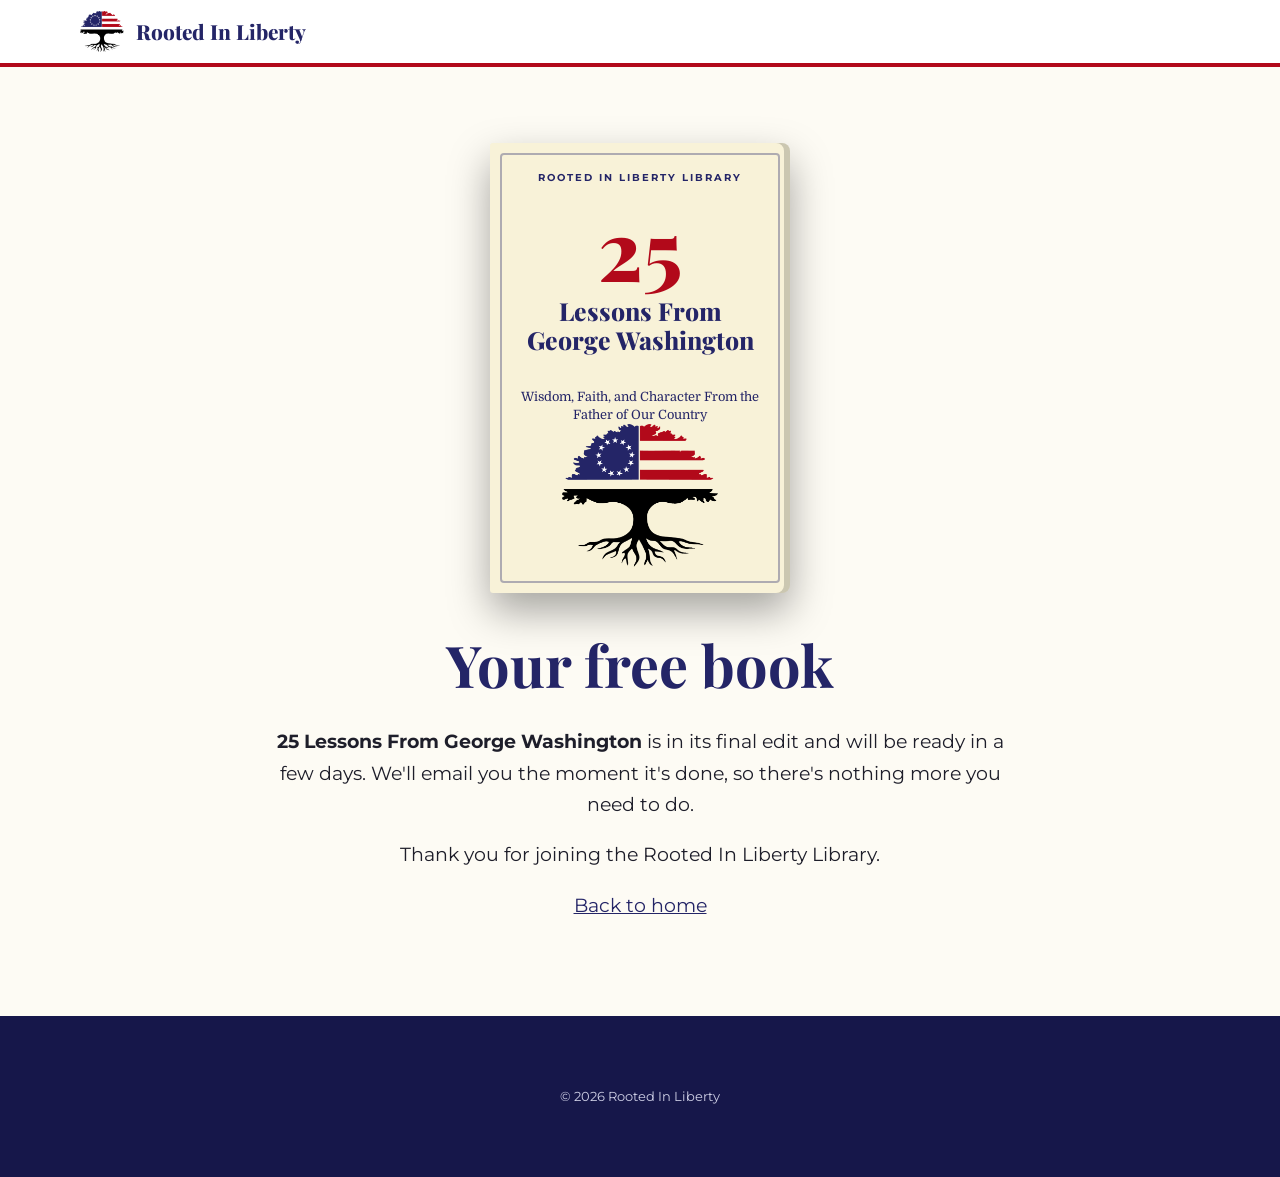
==== free-book.html @ 9df2e93c "Add free book delivery page linked from the welcome email Co-Authored-By: Claude Opus 5.5 <noreply@a" ====
<!DOCTYPE html>
<html lang="en">
<head>
<meta charset="utf-8">
<meta name="viewport" content="width=device-width, initial-scale=1">
<title>Your Free Book | Rooted In Liberty</title>
<meta name="robots" content="noindex">
<link rel="icon" href="assets/favicon.png">
<link href="https://fonts.googleapis.com/css2?family=Domine:wght@500;700&family=Montserrat:wght@400;600;700&family=Playfair+Display:wght@800&display=swap" rel="stylesheet">
<link rel="stylesheet" href="styles.css">
</head>
<body>
<header class="topbar"><div class="wrap topbar-inner"><a href="index.html" class="brand"><img src="assets/flag-tree.png" alt="" width="44"><span>Rooted In Liberty</span></a></div></header>
<main class="wrap page center">
  <div class="cover cover-cream" style="margin:0 auto 2em">
    <div class="cover-top">Rooted In Liberty Library</div>
    <div class="cover-num">25</div>
    <div class="cover-title">Lessons From<br>George Washington</div>
    <div class="cover-rule"></div>
    <div class="cover-sub">Wisdom, Faith, and Character From the Father of Our Country</div>
    <img class="cover-seal" src="assets/flag-tree.png" alt="">
  </div>
  <h1 style="color:var(--navy)">Your free book</h1>
  <!-- When the PDF is ready: upload it to /downloads/ and swap this block for the download button below. -->
  <div id="book-pending">
    <p><strong>25 Lessons From George Washington</strong> is in its final edit and will be ready in a few days. We'll email you the moment it's done, so there's nothing more you need to do.</p>
  </div>
  <!--
  <p><a class="btn btn-big" href="downloads/25-Lessons-From-George-Washington.pdf" download>Download Your Free Book (PDF)</a></p>
  <p class="fineprint">Read it on your phone, tablet, or computer, or print it at home.</p>
  -->
  <p>Thank you for joining the Rooted In Liberty Library.</p>
  <p><a href="index.html">Back to home</a></p>
</main>
<footer class="footer"><div class="wrap"><p class="small">&copy; 2026 Rooted In Liberty</p></div></footer>
</body>
</html>
---- styles.css ----
:root {
  --navy: #242567;
  --navy-deep: #16174a;
  --red: #b2091a;
  --cream: #f8f2d8;
  --paper: #fdfbf4;
  --ink: #1e1e2a;
  --muted: #55566b;
  --head: "Playfair Display", Georgia, serif;
  --sub: "Domine", Georgia, serif;
  --body: "Montserrat", Arial, sans-serif;
}
* { box-sizing: border-box; }
html { scroll-behavior: smooth; }
body { margin: 0; font-family: var(--body); font-size: 19px; line-height: 1.65; color: var(--ink); background: var(--paper); }
img { max-width: 100%; height: auto; }
a { color: var(--navy); }
.wrap { width: min(1120px, 92%); margin: 0 auto; }
h1, h2 { font-family: var(--head); line-height: 1.15; margin: 0 0 .5em; }
h1 { font-size: clamp(2.4rem, 5vw, 3.6rem); }
h2 { font-size: clamp(1.8rem, 3.4vw, 2.5rem); color: var(--navy); }
h3 { font-family: var(--sub); font-size: 1.1rem; margin: .8em 0 .3em; color: var(--navy); }
.center { text-align: center; }
.eyebrow { font-weight: 700; text-transform: uppercase; letter-spacing: .12em; font-size: .8rem; color: var(--red); margin: 0 0 .8em; }

/* Buttons */
.btn { display: inline-block; background: var(--red); color: #fff; text-decoration: none; font-weight: 700; padding: .8em 1.5em; border-radius: 6px; border: 0; cursor: pointer; font-family: var(--body); font-size: 1rem; transition: background .15s; }
.btn:hover, .btn:focus { background: #8e0715; }
.btn-big { font-size: 1.15rem; padding: 1em 1.8em; }
.btn-small { padding: .5em 1em; font-size: .9rem; }

/* Top bar */
.topbar { background: #fff; border-bottom: 4px solid var(--red); position: sticky; top: 0; z-index: 10; }
.topbar-inner { display: flex; align-items: center; justify-content: space-between; padding: .6em 0; }
.brand { display: flex; align-items: center; gap: .6em; text-decoration: none; font-family: var(--head); font-weight: 800; font-size: 1.3rem; color: var(--navy); }
.brand img { width: 44px; }
nav { display: flex; gap: 1.4em; align-items: center; }
nav a { text-decoration: none; font-weight: 600; font-size: .95rem; }
nav a.btn { color: #fff; }

/* Hero */
.hero { background: linear-gradient(160deg, var(--navy) 0%, var(--navy-deep) 100%); color: #fff; padding: 4.5em 0 5em; }
.hero-grid { display: grid; grid-template-columns: 1.2fr .8fr; gap: 3em; align-items: center; }
.hero .eyebrow { color: #f3c6ca; }
.lede { font-size: 1.2rem; color: #e6e7f5; max-width: 34em; }
.checks { list-style: none; padding: 0; margin: 1.2em 0 1.8em; }
.checks li { padding-left: 1.8em; position: relative; margin: .4em 0; }
.checks li::before { content: "\2605"; position: absolute; left: 0; color: #f3c6ca; }
.hero-book { display: flex; justify-content: center; }

/* Book cover system (mirrors the KDP cover template) */
.cover { aspect-ratio: 6 / 9; width: 300px; border-radius: 3px 8px 8px 3px; padding: 26px 24px; display: flex; flex-direction: column; align-items: center; text-align: center; position: relative; box-shadow: -6px 0 0 rgba(0,0,0,.18) inset, 0 18px 40px rgba(0,0,0,.35); overflow: hidden; }
.cover::after { content: ""; position: absolute; inset: 10px; border: 2px solid currentColor; opacity: .35; border-radius: 4px; pointer-events: none; }
.cover-top { font-family: var(--body); font-weight: 700; font-size: .62rem; letter-spacing: .2em; text-transform: uppercase; }
.cover-num { font-family: var(--head); font-weight: 800; font-size: 5.2rem; line-height: 1; margin-top: .25em; }
.cover-title { font-family: var(--head); font-weight: 800; font-size: 1.55rem; line-height: 1.15; margin-top: .3em; }
.cover-rule { width: 60px; height: 3px; background: currentColor; margin: .9em auto; opacity: .8; }
.cover-sub { font-family: var(--sub); font-size: .8rem; line-height: 1.4; }
.cover-seal { width: 62%; margin-top: auto; }
.cover-navy { background: var(--navy); color: #fff; }
.cover-navy .cover-num { color: #f3c6ca; }
.cover-red { background: var(--red); color: #fff; }
.cover-cream { background: var(--cream); color: var(--navy); }
.cover-cream .cover-num { color: var(--red); }
.cover.small { width: 100%; padding: 18px 14px; }
.cover.small .cover-num { font-size: 3.2rem; }
.cover.small .cover-title { font-size: 1.05rem; }
.cover.small .cover-top { font-size: .5rem; }
.cover.small .cover-sub { font-size: .68rem; }
.cover.small .cover-title:first-child, .cover.small .cover-top + .cover-title { margin-top: 2.2em; }

/* Signup */
.signup { padding: 0 0 4em; margin-top: -2.5em; }
.signup-box { background: #fff; border-top: 6px solid var(--red); border-radius: 10px; box-shadow: 0 12px 36px rgba(20,20,60,.12); padding: 2.4em clamp(1.2em, 4vw, 3em); max-width: 720px; text-align: center; }
.signup-form { display: grid; gap: .5em; text-align: left; margin-top: 1.2em; }
.signup-form label { font-weight: 600; font-size: .95rem; }
.signup-form input[type=text], .signup-form input[type=email] { font-size: 1.15rem; padding: .8em; border: 2px solid #c9cadb; border-radius: 6px; font-family: var(--body); margin-bottom: .6em; }
.signup-form input:focus { outline: 3px solid #f3c6ca; border-color: var(--navy); }
.signup-form .btn { margin-top: .4em; }
.fineprint { font-size: .85rem; color: var(--muted); text-align: center; }

/* Slogan band */
.slogan { background: var(--red); color: #fff; text-align: center; padding: 1.4em 0; }
.slogan p { margin: 0; font-family: var(--sub); font-size: clamp(1.05rem, 2.2vw, 1.4rem); letter-spacing: .02em; }

/* Library */
.library { padding: 5em 0; }
.intro { max-width: 40em; margin: 0 auto 2.5em; color: var(--muted); }
.shelf { display: grid; grid-template-columns: repeat(5, 1fr); gap: 1.6em; }
.book p { font-size: .9rem; color: var(--muted); margin: 0 0 .6em; }
.tag { display: inline-block; font-size: .75rem; font-weight: 700; color: var(--navy); background: var(--cream); padding: .3em .7em; border-radius: 99px; }

/* About */
.about { background: var(--cream); padding: 5em 0; }
.about-grid { display: grid; grid-template-columns: 320px 1fr; gap: 3em; align-items: center; }

/* FAQ */
.faq { padding: 5em 0; }
.faq .wrap { max-width: 780px; }
details { background: #fff; border: 1px solid #e3e3ee; border-radius: 8px; padding: 1em 1.3em; margin: .8em 0; }
summary { font-family: var(--sub); font-weight: 700; color: var(--navy); cursor: pointer; font-size: 1.05rem; }
details p { margin: .6em 0 0; }

/* Footer */
.footer { background: var(--navy-deep); color: #cfd0e6; padding: 3em 0; text-align: center; }
.footer a { color: #fff; }
.footer .small { font-size: .8rem; }

/* Simple pages */
.page { padding: 4em 0; max-width: 760px; }

@media (max-width: 960px) {
  .shelf { grid-template-columns: repeat(2, 1fr); }
  .hero-grid, .about-grid { grid-template-columns: 1fr; text-align: center; }
  .checks { display: inline-block; text-align: left; }
  .about-badge { max-width: 240px; margin: 0 auto; }
}
@media (max-width: 560px) {
  nav a:not(.btn) { display: none; }
  .cover { width: 240px; }
}

.form-msg { background: #fdecee; color: #8e0715; border-radius: 6px; padding: .7em 1em; font-weight: 600; margin: .4em 0 0; }
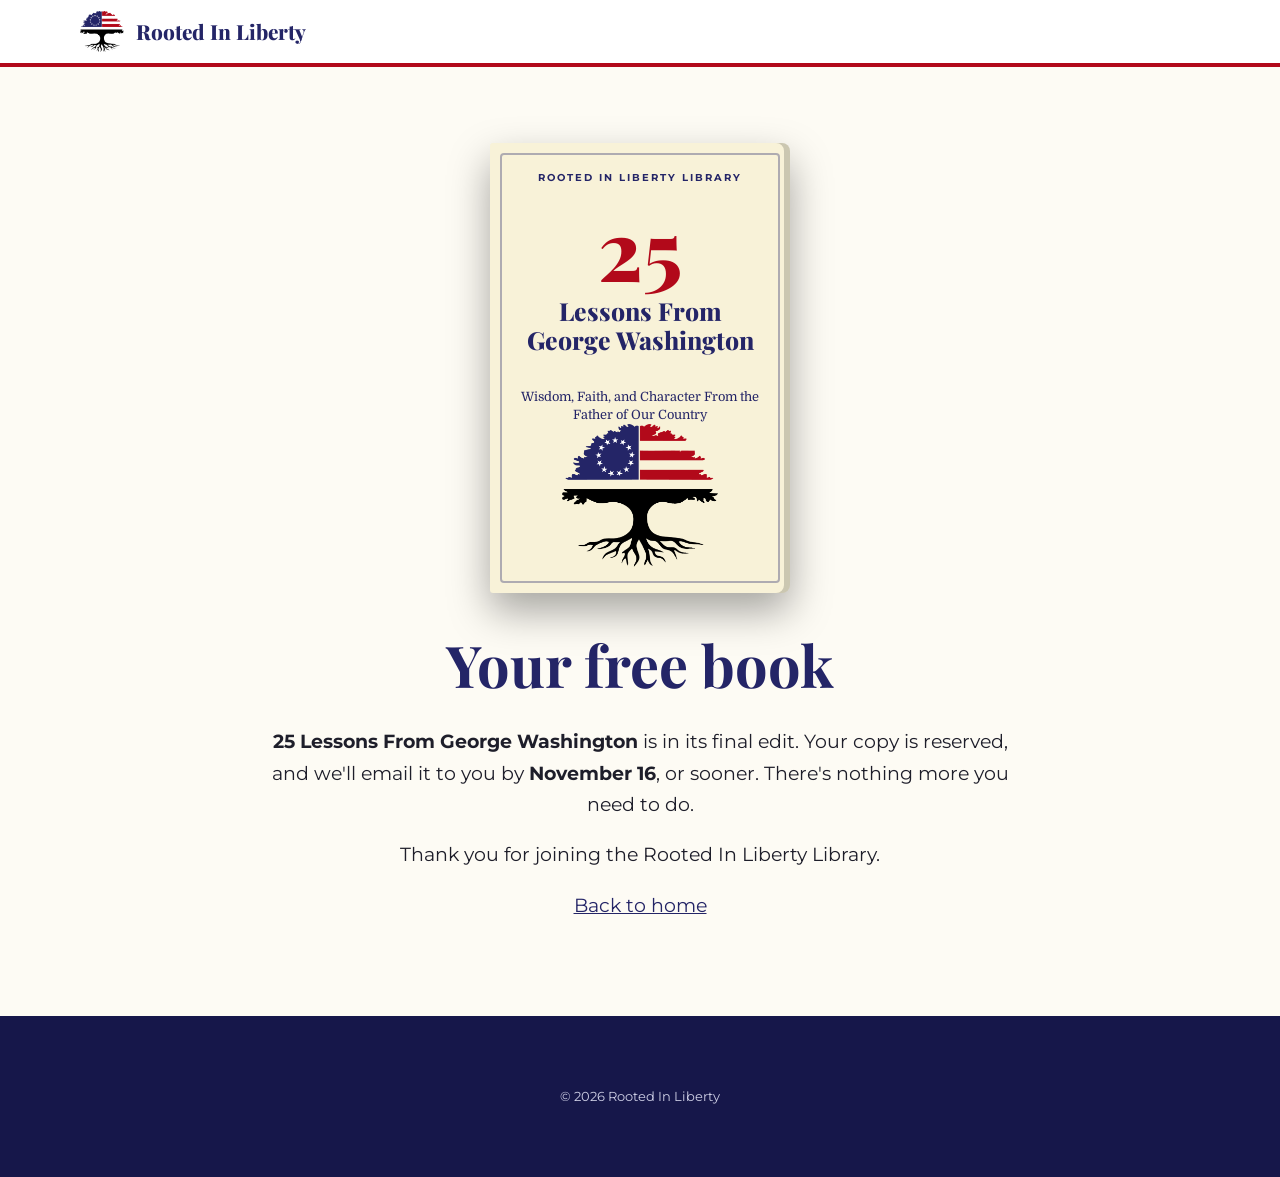
==== commit d41d258d: "Free book: reserve-your-copy signup with Nov 16 delivery date; welcome email signed by Cary Co-Autho" ====
--- a/free-book.html
+++ b/free-book.html
@@ -23,7 +23,7 @@
   <h1 style="color:var(--navy)">Your free book</h1>
   <!-- When the PDF is ready: upload it to /downloads/ and swap this block for the download button below. -->
   <div id="book-pending">
-    <p><strong>25 Lessons From George Washington</strong> is in its final edit and will be ready in a few days. We'll email you the moment it's done, so there's nothing more you need to do.</p>
+    <p><strong>25 Lessons From George Washington</strong> is in its final edit. Your copy is reserved, and we'll email it to you by <strong>November 16</strong>, or sooner. There's nothing more you need to do.</p>
   </div>
   <!--
   <p><a class="btn btn-big" href="downloads/25-Lessons-From-George-Washington.pdf" download>Download Your Free Book (PDF)</a></p>
--- a/styles.css
+++ b/styles.css
@@ -77,6 +77,7 @@
 .signup-form input[type=text], .signup-form input[type=email] { font-size: 1.15rem; padding: .8em; border: 2px solid #c9cadb; border-radius: 6px; font-family: var(--body); margin-bottom: .6em; }
 .signup-form input:focus { outline: 3px solid #f3c6ca; border-color: var(--navy); }
 .signup-form .btn { margin-top: .4em; }
+.release-note { background: var(--cream, #F8F2D8); border-left: 5px solid var(--red); padding: .8em 1em; border-radius: 6px; text-align: left; font-size: 1.1rem; }
 .fineprint { font-size: .85rem; color: var(--muted); text-align: center; }
 
 /* Slogan band */
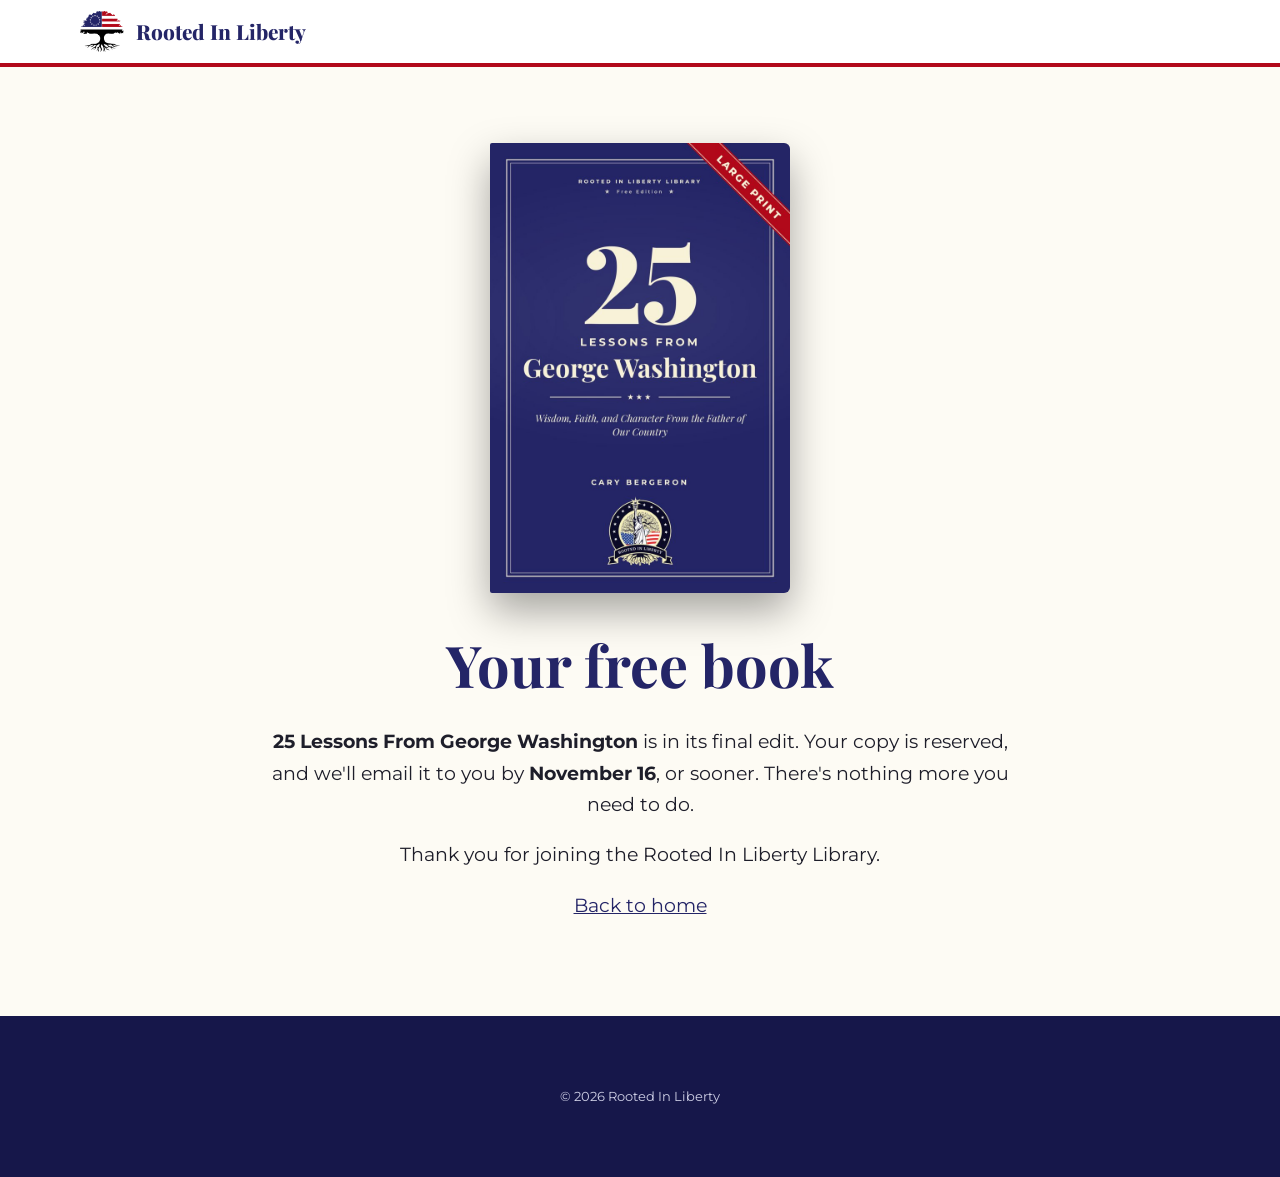
==== commit 0f47c44f: "Use real book covers from the master template Hero and free-book page now show the navy 25 Lessons c" ====
--- a/free-book.html
+++ b/free-book.html
@@ -12,14 +12,7 @@
 <body>
 <header class="topbar"><div class="wrap topbar-inner"><a href="index.html" class="brand"><img src="assets/flag-tree.png" alt="" width="44"><span>Rooted In Liberty</span></a></div></header>
 <main class="wrap page center">
-  <div class="cover cover-cream" style="margin:0 auto 2em">
-    <div class="cover-top">Rooted In Liberty Library</div>
-    <div class="cover-num">25</div>
-    <div class="cover-title">Lessons From<br>George Washington</div>
-    <div class="cover-rule"></div>
-    <div class="cover-sub">Wisdom, Faith, and Character From the Father of Our Country</div>
-    <img class="cover-seal" src="assets/flag-tree.png" alt="">
-  </div>
+  <img class="cover-img center-cover" src="assets/covers/25-lessons-washington.jpg" alt="25 Lessons From George Washington, Large Print, by Cary Bergeron">
   <h1 style="color:var(--navy)">Your free book</h1>
   <!-- When the PDF is ready: upload it to /downloads/ and swap this block for the download button below. -->
   <div id="book-pending">
--- a/styles.css
+++ b/styles.css
@@ -122,3 +122,9 @@
 }
 
 .form-msg { background: #fdecee; color: #8e0715; border-radius: 6px; padding: .7em 1em; font-weight: 600; margin: .4em 0 0; }
+
+/* Real book covers rendered from the Rooted In Liberty master template */
+.cover-img { display: block; width: 300px; height: auto; border-radius: 2px 6px 6px 2px; box-shadow: -5px 0 0 rgba(0,0,0,.18) inset, 0 18px 40px rgba(0,0,0,.35); }
+.cover-img.small { width: 100%; box-shadow: 0 10px 24px rgba(0,0,0,.25); }
+.cover-img.center-cover { margin: 0 auto 2em; }
+@media (max-width: 720px) { .cover-img { width: 240px; } .cover-img.small { width: 100%; } }
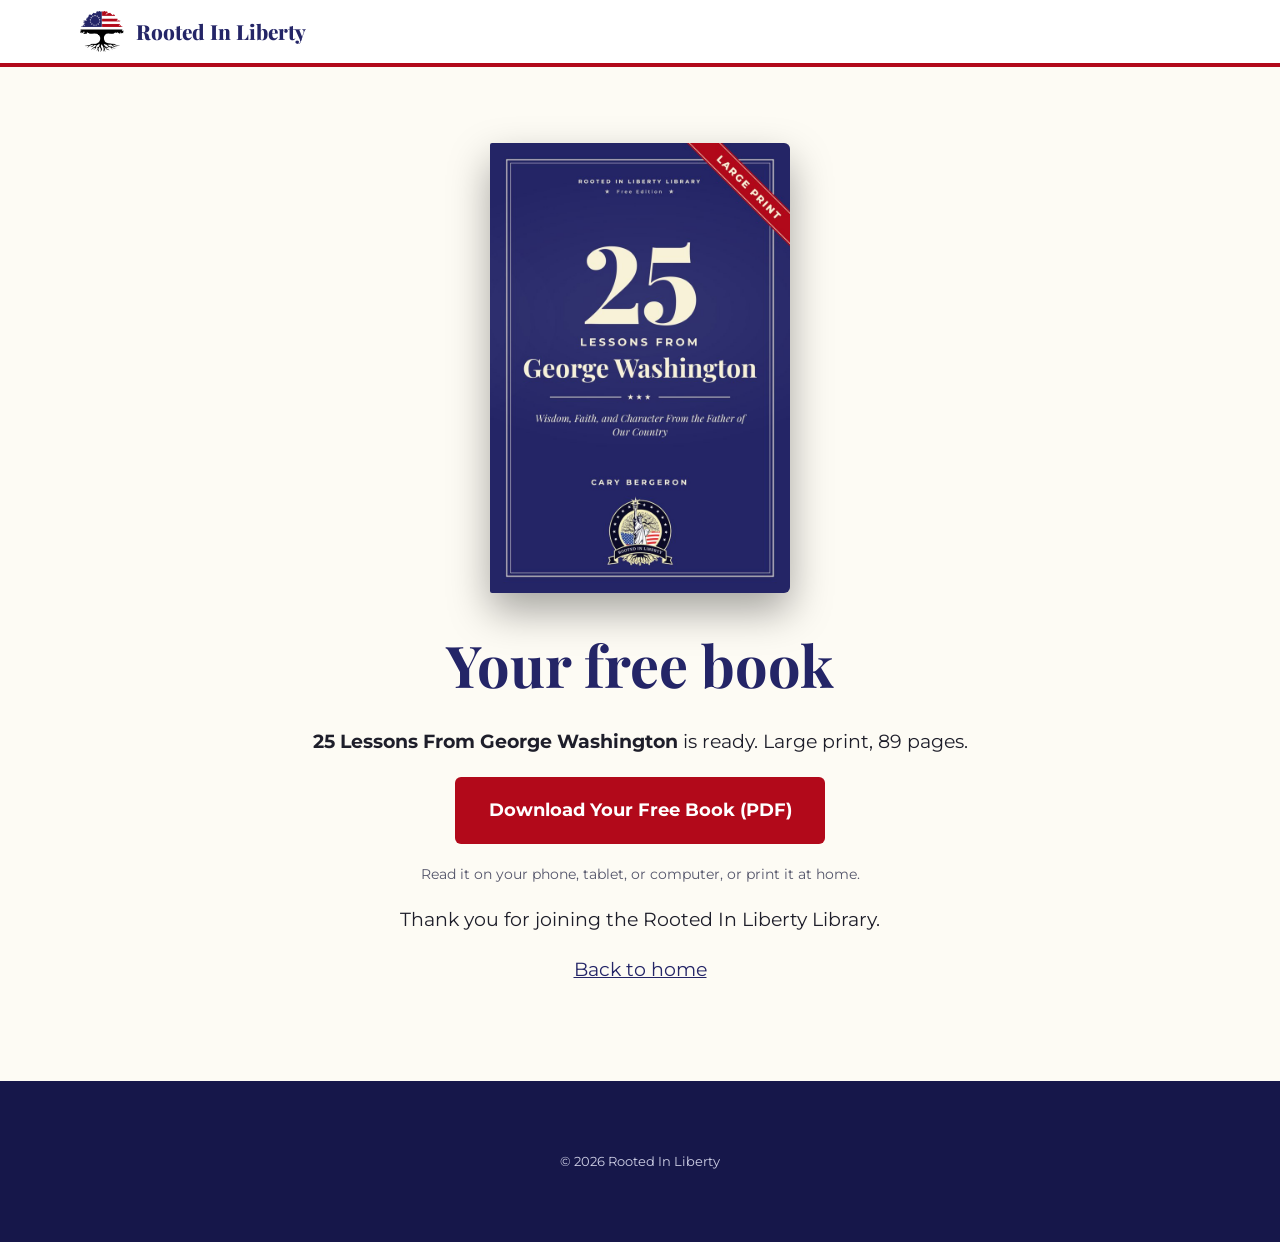
==== commit 131b7213: "Free book is live: instant download Signup now leads straight to the PDF on the thank-you page. Copy" ====
--- a/free-book.html
+++ b/free-book.html
@@ -14,14 +14,9 @@
 <main class="wrap page center">
   <img class="cover-img center-cover" src="assets/covers/25-lessons-washington.jpg" alt="25 Lessons From George Washington, Large Print, by Cary Bergeron">
   <h1 style="color:var(--navy)">Your free book</h1>
-  <!-- When the PDF is ready: upload it to /downloads/ and swap this block for the download button below. -->
-  <div id="book-pending">
-    <p><strong>25 Lessons From George Washington</strong> is in its final edit. Your copy is reserved, and we'll email it to you by <strong>November 16</strong>, or sooner. There's nothing more you need to do.</p>
-  </div>
-  <!--
+  <p><strong>25 Lessons From George Washington</strong> is ready. Large print, 89 pages.</p>
   <p><a class="btn btn-big" href="downloads/25-Lessons-From-George-Washington.pdf" download>Download Your Free Book (PDF)</a></p>
   <p class="fineprint">Read it on your phone, tablet, or computer, or print it at home.</p>
-  -->
   <p>Thank you for joining the Rooted In Liberty Library.</p>
   <p><a href="index.html">Back to home</a></p>
 </main>
